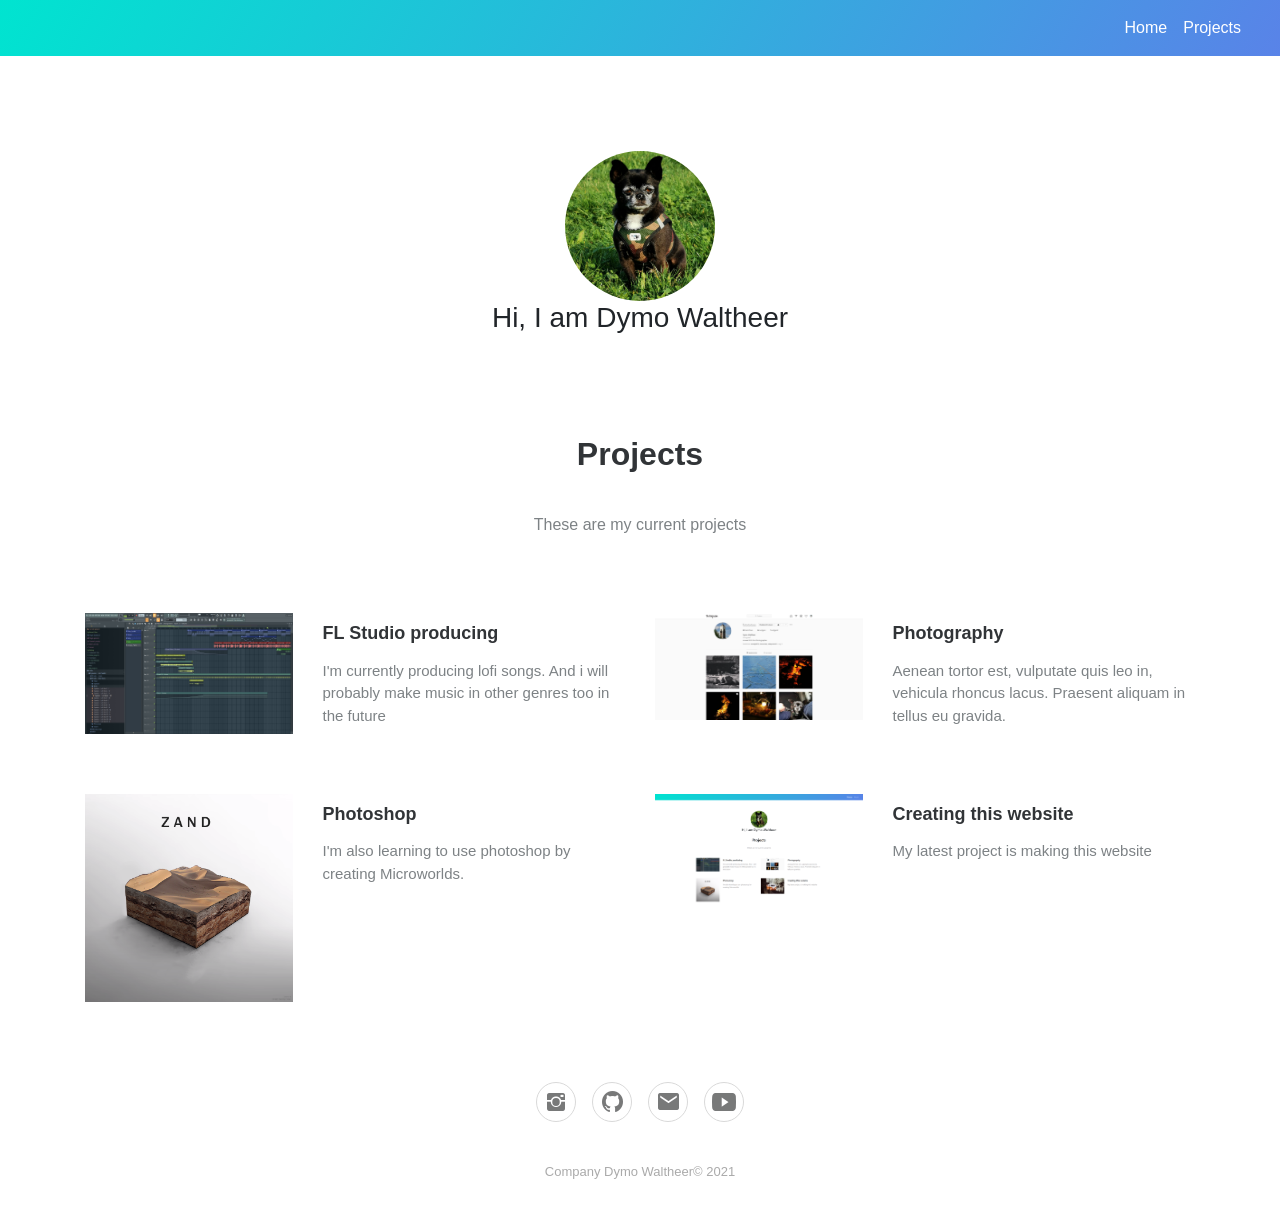
==== index.html @ 08a2568a "V2" ====
<!DOCTYPE html>
<html lang="en">

<head>
    <meta charset="utf-8">
    <meta name="viewport" content="width=device-width, initial-scale=1.0, shrink-to-fit=no">
    <title>Home</title>
    <link rel="stylesheet" href="assets/bootstrap/css/bootstrap.min.css">
    <link rel="stylesheet" href="https://fonts.googleapis.com/css?family=Bitter:400,700">
    <link rel="stylesheet" href="assets/css/Roboto.css">
    <link rel="stylesheet" href="assets/fonts/font-awesome.min.css">
    <link rel="stylesheet" href="assets/fonts/ionicons.min.css">
    <link rel="stylesheet" href="assets/css/Footer-Basic.css">
    <link rel="stylesheet" href="assets/css/gradient-navbar-1.css">
    <link rel="stylesheet" href="assets/css/gradient-navbar.css">
    <link rel="stylesheet" href="assets/css/Header-Dark.css">
    <link rel="stylesheet" href="https://cdnjs.cloudflare.com/ajax/libs/animate.css/3.5.2/animate.min.css">
    <link rel="stylesheet" href="assets/css/Profile-Card.css">
    <link rel="stylesheet" href="assets/css/Projects-Clean.css">
    <link rel="stylesheet" href="assets/css/Projects-Horizontal.css">
    <link rel="stylesheet" href="assets/css/Shop-item-1.css">
    <link rel="stylesheet" href="assets/css/Shop-item.css">
    <link rel="stylesheet" href="assets/css/Shopping-Grid.css">
    <link rel="stylesheet" href="assets/css/Slider-laptop-1.css">
    <link rel="stylesheet" href="assets/css/Slider-laptop.css">
    <link rel="stylesheet" href="assets/css/styles.css">
</head>

<body>
    <nav class="navbar navbar-dark navbar-expand-md bounce animated" id="app-navbar">
        <div class="container-fluid"><a class="navbar-brand" href="#"></a><button data-toggle="collapse" class="navbar-toggler" data-target="#navcol-1"><span class="sr-only">Toggle navigation</span><span class="navbar-toggler-icon"></span></button>
            <div class="collapse navbar-collapse" id="navcol-1">
                <ul class="navbar-nav ml-auto">
                    <li class="nav-item"><a class="nav-link active" href="index.html">Home</a></li>
                    <li class="nav-item"><a class="nav-link" href="projects.html" style="color: rgb(255,255,255);">Projects</a></li>
                </ul>
            </div>
        </div>
    </nav>
    <div class="text-center profile-card" style="margin:15px;background-color:#ffffff;">
        <div class="profile-card-img" style="background-image:url(&quot;iceland.jpg&quot;);height:150px;background-size:cover;"></div>
        <div><img class="rounded-circle bounce animated" style="margin-top:-70px;" src="assets/img/weller.jpg" height="150px" width="150px">
            <h3 class="bounce animated">Hi, I am Dymo Waltheer</h3>
        </div>
    </div>
    <section class="projects-horizontal">
        <div class="container">
            <div class="intro">
                <h2 class="text-center">Projects </h2>
                <p class="text-center">These are my current projects</p>
            </div>
            <div class="row projects">
                <div class="col-sm-6 item">
                    <div class="row">
                        <div class="col-md-12 col-lg-5"><a href="#"><img class="img-fluid" src="assets/img/fl.png"></a></div>
                        <div class="col">
                            <h3 class="name">FL Studio producing</h3>
                            <p class="description">I'm currently producing lofi songs. And i will probably make music in other genres too in the future</p>
                        </div>
                    </div>
                </div>
                <div class="col-sm-6 item">
                    <div class="row">
                        <div class="col-md-12 col-lg-5"><a href="#"><img class="img-fluid" src="assets/img/ftootoss.png"></a></div>
                        <div class="col">
                            <h3 class="name">Photography</h3>
                            <p class="description">Aenean tortor est, vulputate quis leo in, vehicula rhoncus lacus. Praesent aliquam in tellus eu gravida.</p>
                        </div>
                    </div>
                </div>
                <div class="col-sm-6 item">
                    <div class="row">
                        <div class="col-md-12 col-lg-5"><a href="#"><img class="img-fluid" src="assets/img/zand.png"></a></div>
                        <div class="col">
                            <h3 class="name">Photoshop</h3>
                            <p class="description">I'm also learning to use photoshop by creating Microworlds.&nbsp;</p>
                        </div>
                    </div>
                </div>
                <div class="col-sm-6 item">
                    <div class="row">
                        <div class="col-md-12 col-lg-5"><a href="#"><img class="img-fluid" src="assets/img/websire.png"></a></div>
                        <div class="col">
                            <h3 class="name">Creating this website</h3>
                            <p class="description">My latest project is making this website</p>
                        </div>
                    </div>
                </div>
            </div>
        </div>
    </section>
    <footer class="footer-basic">
        <div class="social"><a href="https://www.instagram.com/fotototoss/"><i class="icon ion-social-instagram"></i></a><a href="https://github.com/Dymoxz"><i class="icon ion-social-github"></i></a><a href="mailto:dymokilan@gmail.com"><i class="icon ion-android-mail"></i></a><a href="https://www.youtube.com/channel/UCAPKrswj-PaeL6n5h5Is5hA"><i class="icon ion-social-youtube"></i></a></div>
        <p class="copyright">Company Dymo Waltheer© 2021</p>
    </footer>
    <script src="assets/js/jquery.min.js"></script>
    <script src="assets/bootstrap/js/bootstrap.min.js"></script>
    <script src="assets/js/Slider-laptop.js"></script>
</body>

</html>
---- assets/css/Footer-Basic.css ----
.footer-basic {
  padding: 40px 0;
  background-color: #ffffff;
  color: #4b4c4d;
}

.footer-basic ul {
  padding: 0;
  list-style: none;
  text-align: center;
  font-size: 18px;
  line-height: 1.6;
  margin-bottom: 0;
}

.footer-basic li {
  padding: 0 10px;
}

.footer-basic ul a {
  color: inherit;
  text-decoration: none;
  opacity: 0.8;
}

.footer-basic ul a:hover {
  opacity: 1;
}

.footer-basic .social {
  text-align: center;
  padding-bottom: 25px;
}

.footer-basic .social > a {
  font-size: 24px;
  width: 40px;
  height: 40px;
  line-height: 40px;
  display: inline-block;
  text-align: center;
  border-radius: 50%;
  border: 1px solid #ccc;
  margin: 0 8px;
  color: inherit;
  opacity: 0.75;
}

.footer-basic .social > a:hover {
  opacity: 0.9;
}

.footer-basic .copyright {
  margin-top: 15px;
  text-align: center;
  font-size: 13px;
  color: #aaa;
  margin-bottom: 0;
}

.block span3 {
}

.zand1 {
  position: relative;
  top: -7vh;
}

.zand2 {
  position: relative;
  top: -9vh;
}
---- assets/css/gradient-navbar-1.css ----
#brand-logo {
  font-size: 34px;
}

#app-navbar {
  background: linear-gradient(120deg, #00e4d0, #5983e8);
}
---- assets/css/gradient-navbar.css ----
#brand-logo {
  font-size: 34px;
}

#app-navbar {
  background: linear-gradient(120deg, #00e4d0, #5983e8);
}

.rounded-circle {
  object-fit: cover;
}

.navbar-nav {
  color: #fff;
}

#photographytxt {
  color: inherit;
  text-decoration: inherit;
}

iframe {
  margin: 2.3vh;
}
---- assets/css/Header-Dark.css ----
.header-dark {
  background: url(../../assets/img/mountain_bg.jpg) #444;
  background-size: cover;
  padding-bottom: 80px;
}

@media (min-width:768px) {
  .header-dark {
    padding-bottom: 120px;
  }
}

.header-dark .navbar {
  background: transparent;
  color: #fff;
  border-radius: 0;
  box-shadow: none;
  border: none;
}

@media (min-width:768px) {
  .header-dark .navbar {
    padding-top: .75rem;
    padding-bottom: .75rem;
  }
}

.header-dark .navbar .navbar-brand {
  font-weight: bold;
  color: inherit;
}

.header-dark .navbar .navbar-brand:hover {
  color: #f0f0f0;
}

.header-dark .navbar .navbar-collapse span {
  margin-top: 5px;
}

.header-dark .navbar .navbar-collapse span .login {
  color: #d9d9d9;
  margin-right: .5rem;
  text-decoration: none;
}

.header-dark .navbar .navbar-collapse span .login:hover {
  color: #fff;
}

.header-dark .navbar .navbar-toggler {
  border-color: #747474;
}

.header-dark .navbar .navbar-toggler:hover, .header-dark .navbar-toggler:focus {
  background: none;
}

.header-dark .navbar .navbar-toggler {
  color: #eee;
}

.header-dark .navbar .navbar-collapse, .header-dark .navbar .form-inline {
  border-color: #636363;
}

@media (min-width: 992px) {
  .header-dark .navbar.navbar .navbar-nav .nav-link {
    padding-left: 1.2rem;
    padding-right: 1.2rem;
  }
}

.header-dark .navbar.navbar-dark .navbar-nav .nav-link {
  color: #d9d9d9;
}

.header-dark .navbar.navbar-dark .navbar-nav .nav-link:focus, .header-dark .navbar.navbar-dark .navbar-nav .nav-link:hover {
  color: #fcfeff !important;
  background-color: transparent;
}

.header-dark .navbar .navbar-nav > li > .dropdown-menu {
  margin-top: -5px;
  box-shadow: 0 4px 8px rgba(0,0,0,.1);
  background-color: #fff;
  border-radius: 2px;
}

.header-dark .navbar .dropdown-menu .dropdown-item:focus, .header-dark .navbar .dropdown-menu .dropdown-item {
  line-height: 2;
  font-size: 14px;
  color: #37434d;
}

.header-dark .navbar .dropdown-menu .dropdown-item:focus, .header-dark .navbar .dropdown-menu .drodown-item:hover {
  background: #ebeff1;
}

.header-dark .navbar .action-button, .header-dark .navbar .action-button:active {
  background: #208f8f;
  border-radius: 20px;
  font-size: inherit;
  color: #fff;
  box-shadow: none;
  border: none;
  text-shadow: none;
  padding: .5rem .8rem;
  transition: background-color 0.25s;
}

.header-dark .navbar .action-button:hover {
  background: #269d9d;
}

.header-dark .navbar .form-inline label {
  color: #ccc;
}

.header-dark .navbar .form-inline .search-field {
  display: inline-block;
  width: 80%;
  background: none;
  border: none;
  border-bottom: 1px solid transparent;
  border-radius: 0;
  color: #ccc;
  box-shadow: none;
  color: inherit;
  transition: border-bottom-color 0.3s;
}

.header-dark .navbar .form-inline .search-field:focus {
  border-bottom: 1px solid #ccc;
}

.header-dark .hero {
  margin-top: 60px;
}

@media (min-width:768px) {
  .header-dark .hero {
    margin-top: 20px;
  }
}

.header-dark .hero h1 {
  color: #fff;
  font-family: 'Bitter', serif;
  font-size: 40px;
  margin-top: 20px;
  margin-bottom: 80px;
}

@media (min-width:768px) {
  .header-dark .hero h1 {
    margin-bottom: 50px;
    line-height: 1.5;
  }
}

.header-dark .hero .embed-responsive iframe {
  background-color: #666;
}
---- assets/css/Profile-Card.css ----
.profile-card {
  border-radius: 4px;
}

.profile-card-img {
  border-top-left-radius: 4px;
  border-top-right-radius: 4px;
}
---- assets/css/Projects-Clean.css ----
.projects-clean {
  color: #313437;
  background-color: #fff;
}

.projects-clean p {
  color: #7d8285;
}

.projects-clean h2 {
  font-weight: bold;
  margin-bottom: 40px;
  padding-top: 40px;
  color: inherit;
}

@media (max-width:767px) {
  .projects-clean h2 {
    margin-bottom: 25px;
    padding-top: 25px;
    font-size: 24px;
  }
}

.projects-clean .intro {
  font-size: 16px;
  max-width: 500px;
  margin: 0 auto;
}

.projects-clean .intro p {
  margin-bottom: 0;
}

.projects-clean .projects {
  padding-bottom: 40px;
}

.projects-clean .item {
  text-align: center;
  padding-top: 50px;
  min-height: 425px;
}

.projects-clean .item .name {
  font-weight: bold;
  margin-top: 28px;
  margin-bottom: 8px;
  color: inherit;
}

.projects-clean .item .description {
  font-size: 15px;
  margin-top: 15px;
  margin-bottom: 0;
}
---- assets/css/Projects-Horizontal.css ----
.projects-horizontal {
  color: #313437;
  background-color: #fff;
}

.projects-horizontal p {
  color: #7d8285;
}

.projects-horizontal h2 {
  font-weight: bold;
  margin-bottom: 40px;
  padding-top: 40px;
  color: inherit;
}

@media (max-width:767px) {
  .projects-horizontal h2 {
    margin-bottom: 25px;
    padding-top: 25px;
    font-size: 24px;
  }
}

.projects-horizontal .intro {
  font-size: 16px;
  max-width: 500px;
  margin: 0 auto 10px;
}

.projects-horizontal .projects {
  padding-bottom: 40px;
}

.projects-horizontal .item {
  padding-top: 60px;
  min-height: 160px;
}

@media (max-width:767px) {
  .projects-horizontal .item {
    padding-top: 40px;
    min-height: 160px;
  }
}

.projects-horizontal .item .name {
  font-size: 18px;
  font-weight: bold;
  margin-top: 10px;
  margin-bottom: 15px;
  color: inherit;
}

@media (max-width:991px) {
  .projects-horizontal .item .name {
    margin-top: 22px;
  }
}

.projects-horizontal .item .description {
  font-size: 15px;
  margin-bottom: 0;
}
---- assets/css/Shop-item-1.css ----
input[type=checkbox].css-checkbox {
  position: absolute;
  z-index: -1000;
  left: -1000px;
  overflow: hidden;
  clip: rect(0 0 0 0);
  height: 1px;
  width: 1px;
  margin: -1px;
  padding: 0;
  border: 0;
}

input[type=checkbox].css-checkbox + label.css-label {
  padding-left: 35px;
  height: 15px;
  width: 15px;
  display: inline-block;
  line-height: 30px;
  background-repeat: no-repeat;
  background-position: 0 0;
  /*font-size: 30px;*/
  vertical-align: middle;
  cursor: pointer;
}

div.container-fluid {
}

input[type=checkbox].css-checkbox:checked + label.css-label {
  background-position: 0 -30px;
}

label.css-label {
  background-image: url(http://csscheckbox.com/checkboxes/u/csscheckbox_2e5ac342c462fb9a5023b3d13705e60b.png);
  -webkit-touch-callout: none;
  -webkit-user-select: none;
  -khtml-user-select: none;
  -moz-user-select: none;
  -ms-user-select: none;
  user-select: none;
}

.checkboxes {
}

button.btn.btn-default.login {
  margin-top: 5px;
  margin-bottom: 5px;
  margin-left: 10px;
  margin-right: 10px;
  padding: 5px;
  width: 90%;
  border-radius: 0;
  height: 2em;
  background: #26C281;
  border: 0;
}

input.styled {
  background: #888 !important;
  border: none !important;
  color: #000 !important;
}

.checkbox:before {
  border-radius: 0;
}

nav.navbar.navbar-default.navbar-fixed-top {
  background: #26C281;
  border: 0;
  color: white;
}

.radio label, .checkbox label {
  color: gray;
}

.radio, .checkbox {
  margin-top: 5px;
  margin-bottom: 5px;
  margin-left: 10px;
  margin-right: 10px;
  float: left;
}

.register {
  /*margin: auto;*/
  float: right;
  margin-left: 10px;
  margin-right: 20px;
  margin-top: 5px;
  margin-bottom: 5px;
}

.remember {
  float: right;
  margin-left: 10px;
  margin-right: 20px;
  margin-top: 5px;
  margin-bottom: 5px;
}

.form-group {
  margin-bottom: 15px;
  width: 300px;
}

.input-login {
  margin-top: 5px;
  margin-bottom: 5px;
  margin-left: 10px;
  margin-right: 10px;
  width: 90%;
}

<div class="checkbox" > <label > <input type="checkbox" / > Label </label > </div > {
}

.navbar-default .navbar-nav > .active > a, .navbar-default .navbar-nav > .active > a:hover, .navbar-default .navbar-nav > .active > a:focus {
  background-color: transparent;
}

.navbar-collapse.collapse {
}

li.active {
  background: #00B16A;
  box-shadow: 0 1px 0px 0px #00B16A;
}

.navbar-default .navbar-nav > .active > a {
  background-color: #00B16A;
  box-shadow: 0 1px 0px 0px #00B16A;
  background-image: none;
}

.navbar-default .navbar-nav > li > a:hover {
  background: #00B16A;
}

a {
}

.block {
  display: block;
  position: relative;
  width: 295px;
  border-radius: 5px;
  background: #fff;
  box-shadow: 0 1px 2px rgba(0, 0, 0, .2);
}

.product {
  display: block;
  position: relative;
}

.product img {
  width: 100%;
  border-top-left-radius: 5px;
  border-top-right-radius: 5px;
}

.info {
  display: block;
  position: relative;
  padding: 20px;
}

.details {
  border-top: 1px solid #e5e5e5;
  padding: 18px 20px;
}

.buttons {
  display: block;
  position: absolute;
  left: 0;
  top: 0;
  width: 100%;
  height: 100%;
  border-top-left-radius: 5px;
  border-top-right-radius: 5px;
  background: rgba(255, 255, 255, .5);
  opacity: 0;
  -webkit-transition: opacity .25s ease-in;
  -ms-transition: opacity .25s ease-in;
  -moz-transition: opacity .25s ease-in;
  -o-transition: opacity .25s ease-in;
  transition: opacity .25s ease-in;
}

.product:hover .buttons, .product:hover a {
  opacity: 1;
}

.buttons a {
  display: block;
  position: absolute;
  left: 50px;
  width: 155px;
  border-radius: 2px;
  //padding: 15px 10px 15px 65px;
  //font-family: Helvetica, sans-serif;
  text-transform: uppercase;
  color: #fff;
  text-decoration: none;
  opacity: 0;
}

a.buy {
  top: 20%;
}

a.preview {
  bottom: 20%;
}

.info::after {
  display: block;
  position: absolute;
  top: -8px;
  left: 23px;
  content: "";
  width: 15px;
  height: 15px;
  background: #fff;
  -webkit-transform: rotate(45deg);
  -ms-transform: rotate(45deg);
  -moz-transform: rotate(45deg);
  -o-transform: rotate(45deg);
  transform: rotate(45deg);
}

.info h4 {
  position: relative;
  padding: 0 0 20px 0;
  margin: 0 0 20px 0;
  font-family: "Open Sans", sans-serif;
  font-weight: 700;
  font-size: 19px;
  line-height: 25px;
  color: #372f2b;
  letter-spacing: -1px;
}

.info h4::after {
  display: block;
  position: absolute;
  bottom: 0px;
  content: "";
  width: 40px;
  height: 2px;
  background: #3b86c4;
}

.info .description {
  display: block;
  padding-bottom: 20px;
  font-family: "Open Sans", sans-serif;
  font-size: 14px;
  font-weight: 600;
  color: #5f5f5f;
}

.info .price {
  font-family: "Open Sans", Helvetica, Arial, sans-serif;
  font-size: 24px;
  font-weight: 700;
  color: #372f2b;
  line-height: 26px;
}

.time {
  font-family: "Open Sans", sans-serif;
  font-size: 14px;
  font-weight: 700;
  color: #372f2b;
  background: url("../img/clock-icon.png") no-repeat;
  background-position: 0 2px;
}

.rating {
  unicode-bidi: bidi-override;
  direction: rtl;
  font-size: 15px;
}

.rating span.star {
  font-family: FontAwesome;
  font-weight: 400;
  font-style: normal;
  display: inline-block;
}

.rating span.star:hover {
  cursor: pointer;
}

.rating span.star:before {
  content: "\f006";
  padding-right: 5px;
  color: #999;
}

.rating span.star:hover:before, .rating span.star:hover ~ span.star:before {
  content: "\f005";
  color: #e3cf7a;
}

div.container {
  margin-top: 60px;
}

.navbar-default .navbar-nav > .open > a, .navbar-default .navbar-nav > .open > a:hover, .navbar-default .navbar-nav > .open > a:focus {
  background-color: #00B16A;
  color: #ffffff;
}

.dropdown-menu > li > a:hover, .dropdown-menu > li > a:focus {
  text-decoration: none;
  color: #ffffff;
  background-color: #2c3e50;
}
---- assets/css/Shop-item.css ----
.block {
  display: block;
  position: relative;
  width: 295px;
  border-radius: 5px;
  background: #fff;
  box-shadow: 0 1px 2px rgba(0, 0, 0, .2);
}

.product {
  display: block;
  position: relative;
}

.product img {
  width: 100%;
  border-top-left-radius: 5px;
  border-top-right-radius: 5px;
}

.info {
  display: block;
  position: relative;
  padding: 20px;
}

.details {
  border-top: 1px solid #e5e5e5;
  padding: 18px 20px;
}

.buttons {
  display: block;
  position: absolute;
  left: 0;
  top: 0;
  width: 100%;
  height: 100%;
  border-top-left-radius: 5px;
  border-top-right-radius: 5px;
  background: rgba(255, 255, 255, .5);
  opacity: 0;
  -webkit-transition: opacity .25s ease-in;
  -ms-transition: opacity .25s ease-in;
  -moz-transition: opacity .25s ease-in;
  -o-transition: opacity .25s ease-in;
  transition: opacity .25s ease-in;
}

.product:hover .buttons, .product:hover a {
  opacity: 1;
}

.buttons a {
  display: block;
  position: absolute;
  left: 50px;
  width: 155px;
  border-radius: 2px;
  //padding: 15px 10px 15px 65px;
  //font-family: Helvetica, sans-serif;
  text-transform: uppercase;
  color: #fff;
  text-decoration: none;
  opacity: 0;
}

a.buy {
  top: 20%;
}

a.preview {
  bottom: 20%;
}

.info h4 {
  position: relative;
  padding: 0 0 20px 0;
  margin: 0 0 20px 0;
  font-family: "Open Sans", sans-serif;
  font-weight: 700;
  font-size: 19px;
  line-height: 25px;
  color: #372f2b;
  letter-spacing: -1px;
}

.info .description {
  display: block;
  padding-bottom: 20px;
  font-family: "Open Sans", sans-serif;
  font-size: 14px;
  font-weight: 600;
  color: #5f5f5f;
}

.info .price {
  font-family: "Open Sans", Helvetica, Arial, sans-serif;
  font-size: 24px;
  font-weight: 700;
  color: #372f2b;
  line-height: 26px;
}

.time {
  font-family: "Open Sans", sans-serif;
  font-size: 14px;
  font-weight: 700;
  color: #372f2b;
  background: url("../img/clock-icon.png") no-repeat;
  background-position: 0 2px;
}

.rating {
  unicode-bidi: bidi-override;
  direction: rtl;
  font-size: 15px;
}

.rating span.star {
  font-family: FontAwesome;
  font-weight: 400;
  font-style: normal;
  display: inline-block;
}

.rating span.star:hover {
  cursor: pointer;
}

.rating span.star:before {
  content: "\f006";
  padding-right: 5px;
  color: #999;
}

.rating span.star:hover:before, .rating span.star:hover ~ span.star:before {
  content: "\f005";
  color: #e3cf7a;
}
---- assets/css/Shopping-Grid.css ----
.product-grid7 {
  font-family: 'Roboto Slab',serif;
  position: relative;
  z-index: 1;
}

.product-grid7 .product-image7 {
  border: 1px solid rgba(0,0,0,.1);
  overflow: hidden;
  perspective: 1500px;
  position: relative;
  transition: all .3s ease 0s;
}

.product-grid7 .product-image7 a {
  display: block;
}

.product-grid7 .product-image7 img {
  width: 100%;
  height: auto;
}

.product-grid7 .pic-1 {
  opacity: 1;
  transition: all .5s ease-out 0s;
}

.product-grid7 .pic-2 {
  opacity: 0;
  transform: rotateY(-90deg);
  position: absolute;
  top: 0;
  left: 0;
  transition: all .5s ease-out 0s;
}

.product-grid7:hover .pic-2 {
  opacity: 1;
  transform: rotateY(0);
}

.product-grid7 .social {
  padding: 0;
  margin: 0;
  list-style: none;
  position: absolute;
  bottom: 3px;
  left: -20%;
  z-index: 1;
  transition: all .5s ease 0s;
}

.product-grid7:hover .social {
  left: 17px;
}

.product-grid7 .social li a {
  color: #fff;
  background-color: #333;
  font-size: 16px;
  line-height: 40px;
  text-align: center;
  height: 40px;
  width: 40px;
  margin: 15px 0;
  border-radius: 50%;
  display: block;
  transition: all .5s ease-in-out;
}

.product-grid7 .social li a:hover {
  color: #fff;
  background-color: #78e08f;
}

.product-grid7 .product-new-label {
  color: #fff;
  background-color: #333;
  padding: 5px 10px;
  border-radius: 5px;
  display: block;
  position: absolute;
  top: 10px;
  left: 10px;
}

.product-grid7 .product-content {
  text-align: center;
  padding: 20px 0 0;
}

.product-grid7 .title {
  font-size: 15px;
  font-weight: 600;
  text-transform: capitalize;
  margin: 0 0 10px;
  transition: all .3s ease 0s;
}

.product-grid7 .title a {
  color: #333;
}

.product-grid7 .title a:hover {
  color: #78e08f;
}

.product-grid7 .rating {
  color: #78e08f;
  font-size: 12px;
  padding: 0;
  margin: 0 0 10px;
  list-style: none;
}

.product-grid7 .price {
  color: #333;
  font-size: 20px;
  font-family: Lora,serif;
  font-weight: 700;
  margin-bottom: 8px;
  text-align: center;
  transition: all .3s;
}

.product-grid7 .price span {
  color: #999;
  font-size: 14px;
  font-weight: 700;
  text-decoration: line-through;
  margin-left: 7px;
  display: inline-block;
}

@media only screen and (max-width:990px) {
  .product-grid7 {
    margin-bottom: 30px;
  }
}

.shopping-grid {
  margin-top: 10px;
  width: 100%;
  overflow: hidden;
}

.shopping-grid h3 {
  font-family: 'Roboto';
  font-size: 32px;
  margin-bottom: 40px;
  padding-top: 40px;
}
---- assets/css/Slider-laptop-1.css ----
.x_001_laptop_indicators > .carousel-indicators li:before, .x_001_laptop_indicators > .carousel-indicators li:after {
  display: none;
}
---- assets/css/Slider-laptop.css ----
/* ------------------------------------------------------ */

/* X 001 LAPTOP
/*------------------------------------------------------ */

/* ---------- GENERAL ---------- */

.x_001_laptop_main_wrap {
  padding: 0;
  background-image: url("../../assets/img/pad.png");
}

.x_001_laptop_main_wrap > .row {
  margin: 0;
}

.x_001_laptop_main_wrap > .row > div:nth-child(1) {
  padding: 50px;
}

.x_001_laptop_main_wrap > .row > div:nth-child(2) {
  padding: 100px 70px 100px 15px;
}

/* ---------- TEXT SIDE ---------- */

.x_001_laptop_main_wrap > .row > div > h1, .x_001_laptop_main_wrap > .row > div > p, .x_001_laptop_main_wrap > .row > div > a {
  text-shadow: none;
  font-family: 'Raleway', sans-serif;
  -webkit-font-smoothing: antialiased;
}

.x_001_laptop_main_wrap > .row > div > h1 {
  color: #f1f1f1;
  font-size: 40px;
  font-weight: 700;
  margin-bottom: 25px;
  text-transform: uppercase;
}

.x_001_laptop_main_wrap > .row > div > p {
  color: #d3d3d3;
  font-size: 14px;
  font-weight: 400;
  letter-spacing: 1px;
  text-align: justify;
  margin-bottom: 50px;
}

.x_001_laptop_main_wrap > .row > div > a {
  color: #989898;
  font-size: 12px;
  font-weight: 400;
  padding: 12px 30px;
  letter-spacing: 1px;
  text-decoration: none;
  text-transform: uppercase;
  border: 1px solid #cacaca;
  -webkit-transition: all 0.6s cubic-bezier(0.22,0.81,0.01,0.99);
  transition: all 0.6s cubic-bezier(0.22,0.81,0.01,0.99);
}

.x_001_laptop_main_wrap > .row > div > a:hover {
  color: #ffffff;
  background: #ff5a0e;
  border: 1px solid #ff5a0e;
}

/* ---------- LAPTOP ---------- */

.x_001_laptop_inner_wrap {
  width: 100%;
  position: relative;
}

.x_001_laptop_inner_wrap > img {
  width: 100%;
  margin: auto;
  display: block;
  position: relative;
}

/* ---------- SLIDER ---------- */

#x_001_laptop {
  top: 10%;
  right: 0;
  width: 71%;
  height: 71%;
  left: -0.5%;
  bottom: auto;
  margin: auto;
  overflow: hidden;
  position: absolute;
  background: #17171a;
}

#x_001_laptop > .carousel-inner:hover {
  cursor: -moz-grab;
  cursor: -webkit-grab;
}

#x_001_laptop > .carousel-inner:active {
  cursor: -moz-grabbing;
  cursor: -webkit-grabbing;
}

#x_001_laptop > .carousel-inner > .carousel-item {
  overflow: hidden;
}

#x_001_laptop > .carousel-inner > .carousel-item > img {
  width: 100%;
  margin: auto;
}

/* ---------- INDICATORS CONTROL ---------- */

.x_001_laptop_indicators > .carousel-indicators {
  left: 0;
  right: 0;
  margin: 0;
  bottom: 0;
  width: 100%;
  font-size: 0;
  height: 15px;
  padding: 0 5px;
  display: block;
  overflow-x: auto;
  overflow-y: hidden;
  position: absolute;
  text-align: center;
  white-space: nowrap;
}

.x_001_laptop_indicators > .carousel-indicators li:before, .x_001_laptop_indicators > .carousel-indicators li:after {
  display: none;
}

.x_001_laptop_indicators > .carousel-indicators li {
  padding: 0;
  width: 8px;
  height: 8px;
  border: none;
  margin: 0 3px;
  text-indent: 0;
  cursor: pointer;
  background: #ffffff;
  display: inline-block;
  -webkit-border-radius: 100%;
  border-radius: 100%;
}

.x_001_laptop_indicators > .carousel-indicators .active {
  padding: 0;
  width: 8px;
  height: 8px;
  border: none;
  margin: 0 3px;
  background: #ff5a0e;
  -webkit-border-radius: 100%;
  border-radius: 100%;
}

.x_001_laptop_indicators > .carousel-indicators::-webkit-scrollbar {
  height: 2px;
}

.x_001_laptop_indicators > .carousel-indicators::-webkit-scrollbar-thumb {
  background: #eeeeee;
  -webkit-border-radius: 0;
  border-radius: 0;
}

/* ---------- LEFT/RIGHT CONTROL ---------- */

.x_001_laptop_control_button .carousel-control-prev, .x_001_laptop_control_button .carousel-control-next {
  top: 40%;
  width: 20px;
  bottom: auto;
  height: 40px;
  opacity: 0.9;
  color: #ff5a0e;
  font-size: 14px;
  cursor: pointer;
  font-weight: 700;
  overflow: hidden;
  line-height: 40px;
  text-shadow: none;
  text-align: center;
  position: absolute;
  background: #ffffff;
  text-transform: uppercase;
  -webkit-box-shadow: none;
  box-shadow: none;
  -webkit-transition: all 0.6s cubic-bezier(0.22,0.81,0.01,0.99);
  transition: all 0.6s cubic-bezier(0.22,0.81,0.01,0.99);
}

.x_001_laptop_control_button .carousel-control-prev {
  left: 0;
  right: auto;
  -webkit-border-radius: 0 100px 100px 0;
  border-radius: 0 100px 100px 0;
}

.x_001_laptop_control_button .carousel-control-next {
  left: auto;
  right: 0;
  -webkit-border-radius: 100px 0 0 100px;
  border-radius: 100px 0 0 100px;
}

.x_001_laptop_control_button .carousel-control-prev:hover, .x_001_laptop_control_button .carousel-control-next:hover {
  opacity: 1;
  color: #ffffff;
  background: #ff5a0e;
}

/* ------------------------------------------------------ */

/* RESPONSIVE
/*------------------------------------------------------ */

/* ---------- MEDIA 480px ---------- */

@media only screen and (max-width: 480px) {
  .x_001_laptop_main_wrap > .row > div:nth-child(1) {
    padding: 5px;
  }
}

@media only screen and (max-width: 480px) {
  .x_001_laptop_main_wrap > .row > div:nth-child(2) {
    padding: 0 20px 30px 20px;
  }
}

/* ---------- TEXT SIDE ---------- */

@media only screen and (max-width: 480px) {
  .x_001_laptop_main_wrap > .row > div > h1 {
    font-size: 25px;
  }
}

/* ---------- MEDIA 481px - 767px ---------- */

@media (min-width: 481px) and (max-width: 767px) {
  .x_001_laptop_main_wrap > .row > div:nth-child(1) {
    padding: 15px;
  }
}

@media (min-width: 481px) and (max-width: 767px) {
  .x_001_laptop_main_wrap > .row > div:nth-child(2) {
    padding: 0 20px 30px 20px;
  }
}

/* ---------- MEDIA 768px - 991px ---------- */

@media (min-width: 768px) and (max-width: 991px) {
  .x_001_laptop_main_wrap > .row > div:nth-child(1) {
    padding: 25px;
  }
}

@media (min-width: 768px) and (max-width: 991px) {
  .x_001_laptop_main_wrap > .row > div:nth-child(2) {
    padding: 0 30px 30px 30px;
  }
}

/* ---------- MEDIA 992px - 1225px ---------- */

@media (min-width: 992px) and (max-width: 1225px) {
  .x_001_laptop_main_wrap > .row > div:nth-child(1) {
    padding: 25px;
  }
}

@media (min-width: 992px) and (max-width: 1225px) {
  .x_001_laptop_main_wrap > .row > div:nth-child(2) {
    padding: 25px;
  }
}

/* -------------------------------------------- */

/* SLIDING TIMING FUNCTIONS
/*-------------------------------------------- */

/* ----- ps_ease ----- */

.ps_ease .carousel-item {
  -webkit-transition-timing-function: ease;
  transition-timing-function: ease;
}

/* ----- ps_easeInOut ----- */

.ps_easeInOut .carousel-item {
  -webkit-transition-timing-function: ease-in-out;
  transition-timing-function: ease-in-out;
}

/* ----- ps_speedy ----- */

.ps_speedy .carousel-item {
  -webkit-transition-timing-function: cubic-bezier(0,1,0,1);
  transition-timing-function: cubic-bezier(0,1,0,1);
}

/* ----- ps_slowSpeedy ----- */

.ps_slowSpeedy .carousel-item {
  -webkit-transition-timing-function: cubic-bezier(0.3,1,0,1);
  transition-timing-function: cubic-bezier(0.3,1,0,1);
}

/* ----- ps_easeOutInCubic ----- */

.ps_easeOutInCubic .carousel-item {
  -webkit-transition-timing-function: cubic-bezier(0.22,0.81,0.01,0.99);
  transition-timing-function: cubic-bezier(0.22,0.81,0.01,0.99);
}

/* ----- ps_swing ----- */

.ps_swing .carousel-item {
  -webkit-transition-timing-function: cubic-bezier(.02,.01,.47,1);
  transition-timing-function: cubic-bezier(.02,.01,.47,1);
}

/* ----- ps_easeOutCubic ----- */

.ps_easeOutCubic .carousel-item {
  -webkit-transition-timing-function: cubic-bezier(.215,.61,.355,1);
  transition-timing-function: cubic-bezier(.215,.61,.355,1);
}

/* ----- ps_easeInOutCubic ----- */

.ps_easeInOutCubic .carousel-item {
  -webkit-transition-timing-function: cubic-bezier(.645,.045,.355,1);
  transition-timing-function: cubic-bezier(.645,.045,.355,1);
}

/* ----- ps_easeOutCirc ----- */

.ps_easeOutCirc .carousel-item {
  -webkit-transition-timing-function: cubic-bezier(.075,.82,.165,1);
  transition-timing-function: cubic-bezier(.075,.82,.165,1);
}

/* ----- ps_easeOutExpo ----- */

.ps_easeOutExpo .carousel-item {
  -webkit-transition-timing-function: cubic-bezier(.19,1,.22,1);
  transition-timing-function: cubic-bezier(.19,1,.22,1);
}

/* ----- ps_easeInQuad ----- */

.ps_easeInQuad .carousel-item {
  -webkit-transition-timing-function: cubic-bezier(.55,.085,.68,.53);
  transition-timing-function: cubic-bezier(.55,.085,.68,.53);
}

/* ----- ps_easeOutQuad ----- */

.ps_easeOutQuad .carousel-item {
  -webkit-transition-timing-function: cubic-bezier(.25,.46,.45,.94);
  transition-timing-function: cubic-bezier(.25,.46,.45,.94);
}

/* ----- ps_easeInOutQuad ----- */

.ps_easeInOutQuad .carousel-item {
  -webkit-transition-timing-function: cubic-bezier(.455,.03,.515,.955);
  transition-timing-function: cubic-bezier(.455,.03,.515,.955);
}

/* ----- ps_easeOutQuart ----- */

.ps_easeOutQuart .carousel-item {
  -webkit-transition-timing-function: cubic-bezier(.165,.84,.44,1);
  transition-timing-function: cubic-bezier(.165,.84,.44,1);
}

/* ----- ps_easeInOutQuart ----- */

.ps_easeInOutQuart .carousel-item {
  -webkit-transition-timing-function: cubic-bezier(.77,0,.175,1);
  transition-timing-function: cubic-bezier(.77,0,.175,1);
}

/* ----- ps_easeOutQuint ----- */

.ps_easeOutQuint .carousel-item {
  -webkit-transition-timing-function: cubic-bezier(.23,1,.32,1);
  transition-timing-function: cubic-bezier(.23,1,.32,1);
}

/* ----- ps_easeInSine ----- */

.ps_easeInSine .carousel-item {
  -webkit-transition-timing-function: cubic-bezier(.47,0,.745,.715);
  transition-timing-function: cubic-bezier(.47,0,.745,.715);
}

/* ----- ps_easeOutSine ----- */

.ps_easeOutSine .carousel-item {
  -webkit-transition-timing-function: cubic-bezier(.39,.575,.565,1);
  transition-timing-function: cubic-bezier(.39,.575,.565,1);
}

/* ----- ps_easeInOutSine ----- */

.ps_easeInOutSine .carousel-item {
  -webkit-transition-timing-function: cubic-bezier(.445,.05,.55,.95);
  transition-timing-function: cubic-bezier(.445,.05,.55,.95);
}
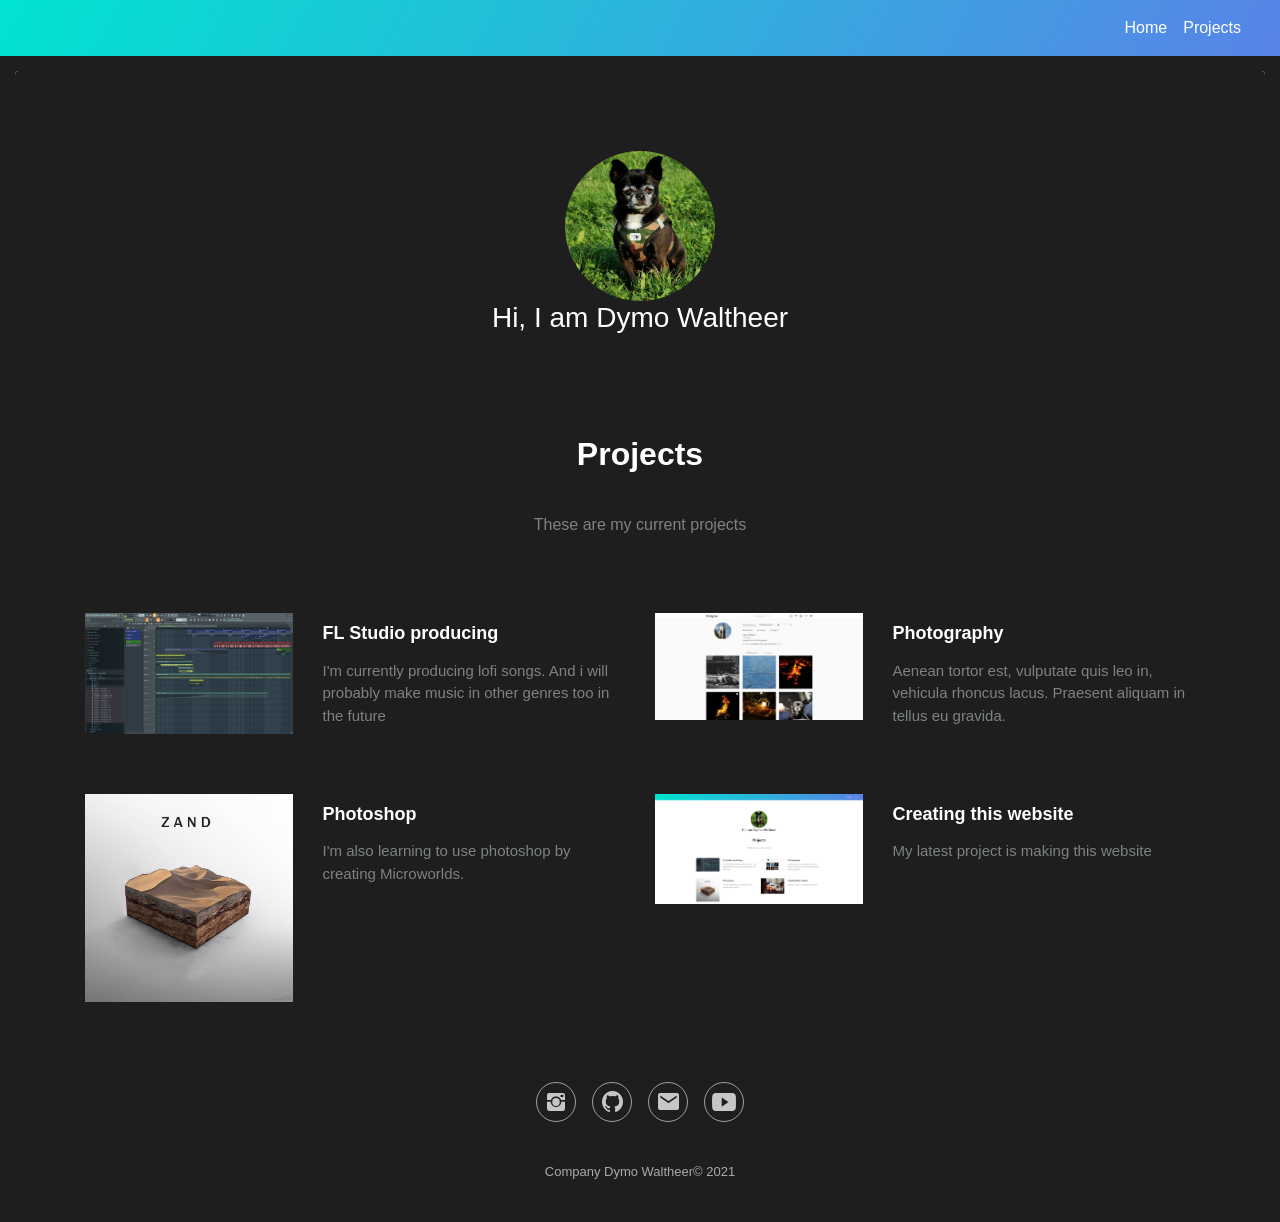
==== commit 91f7c48a: "as" ====
--- a/index.html
+++ b/index.html
@@ -26,7 +26,7 @@
     <link rel="stylesheet" href="assets/css/styles.css">
 </head>
 
-<body>
+<body style="background: rgb(30,30,30);">
     <nav class="navbar navbar-dark navbar-expand-md bounce animated" id="app-navbar">
         <div class="container-fluid"><a class="navbar-brand" href="#"></a><button data-toggle="collapse" class="navbar-toggler" data-target="#navcol-1"><span class="sr-only">Toggle navigation</span><span class="navbar-toggler-icon"></span></button>
             <div class="collapse navbar-collapse" id="navcol-1">
@@ -38,15 +38,15 @@
         </div>
     </nav>
     <div class="text-center profile-card" style="margin:15px;background-color:#ffffff;">
-        <div class="profile-card-img" style="background-image:url(&quot;iceland.jpg&quot;);height:150px;background-size:cover;"></div>
-        <div><img class="rounded-circle bounce animated" style="margin-top:-70px;" src="assets/img/weller.jpg" height="150px" width="150px">
-            <h3 class="bounce animated">Hi, I am Dymo Waltheer</h3>
+        <div class="profile-card-img" style="height: 150px;background: rgb(30,30,30);"></div>
+        <div style="background: rgb(30,30,30);"><img class="rounded-circle bounce animated" style="margin-top:-70px;" src="assets/img/weller.jpg" height="150px" width="150px">
+            <h3 class="bounce animated" style="color: rgb(255,255,255);">Hi, I am Dymo Waltheer</h3>
         </div>
     </div>
-    <section class="projects-horizontal">
-        <div class="container">
+    <section class="projects-horizontal" style="background: rgb(30,30,30);">
+        <div class="container" style="background: rgb(30,30,30);">
             <div class="intro">
-                <h2 class="text-center">Projects </h2>
+                <h2 class="text-center" style="color: rgb(255,255,255);">Projects </h2>
                 <p class="text-center">These are my current projects</p>
             </div>
             <div class="row projects">
@@ -54,7 +54,7 @@
                     <div class="row">
                         <div class="col-md-12 col-lg-5"><a href="#"><img class="img-fluid" src="assets/img/fl.png"></a></div>
                         <div class="col">
-                            <h3 class="name">FL Studio producing</h3>
+                            <h3 class="name" style="color: rgb(255,255,255);">FL Studio producing</h3>
                             <p class="description">I'm currently producing lofi songs. And i will probably make music in other genres too in the future</p>
                         </div>
                     </div>
@@ -63,7 +63,7 @@
                     <div class="row">
                         <div class="col-md-12 col-lg-5"><a href="#"><img class="img-fluid" src="assets/img/ftootoss.png"></a></div>
                         <div class="col">
-                            <h3 class="name">Photography</h3>
+                            <h3 class="name" style="color: rgb(255,255,255);">Photography</h3>
                             <p class="description">Aenean tortor est, vulputate quis leo in, vehicula rhoncus lacus. Praesent aliquam in tellus eu gravida.</p>
                         </div>
                     </div>
@@ -72,7 +72,7 @@
                     <div class="row">
                         <div class="col-md-12 col-lg-5"><a href="#"><img class="img-fluid" src="assets/img/zand.png"></a></div>
                         <div class="col">
-                            <h3 class="name">Photoshop</h3>
+                            <h3 class="name" style="color: rgb(255,255,255);">Photoshop</h3>
                             <p class="description">I'm also learning to use photoshop by creating Microworlds.&nbsp;</p>
                         </div>
                     </div>
@@ -81,7 +81,7 @@
                     <div class="row">
                         <div class="col-md-12 col-lg-5"><a href="#"><img class="img-fluid" src="assets/img/websire.png"></a></div>
                         <div class="col">
-                            <h3 class="name">Creating this website</h3>
+                            <h3 class="name" style="color: rgb(255,255,255);">Creating this website</h3>
                             <p class="description">My latest project is making this website</p>
                         </div>
                     </div>
@@ -89,7 +89,7 @@
             </div>
         </div>
     </section>
-    <footer class="footer-basic">
+    <footer class="footer-basic" style="background: rgb(30,30,30);color: rgb(255,255,255);">
         <div class="social"><a href="https://www.instagram.com/fotototoss/"><i class="icon ion-social-instagram"></i></a><a href="https://github.com/Dymoxz"><i class="icon ion-social-github"></i></a><a href="mailto:dymokilan@gmail.com"><i class="icon ion-android-mail"></i></a><a href="https://www.youtube.com/channel/UCAPKrswj-PaeL6n5h5Is5hA"><i class="icon ion-social-youtube"></i></a></div>
         <p class="copyright">Company Dymo Waltheer© 2021</p>
     </footer>
